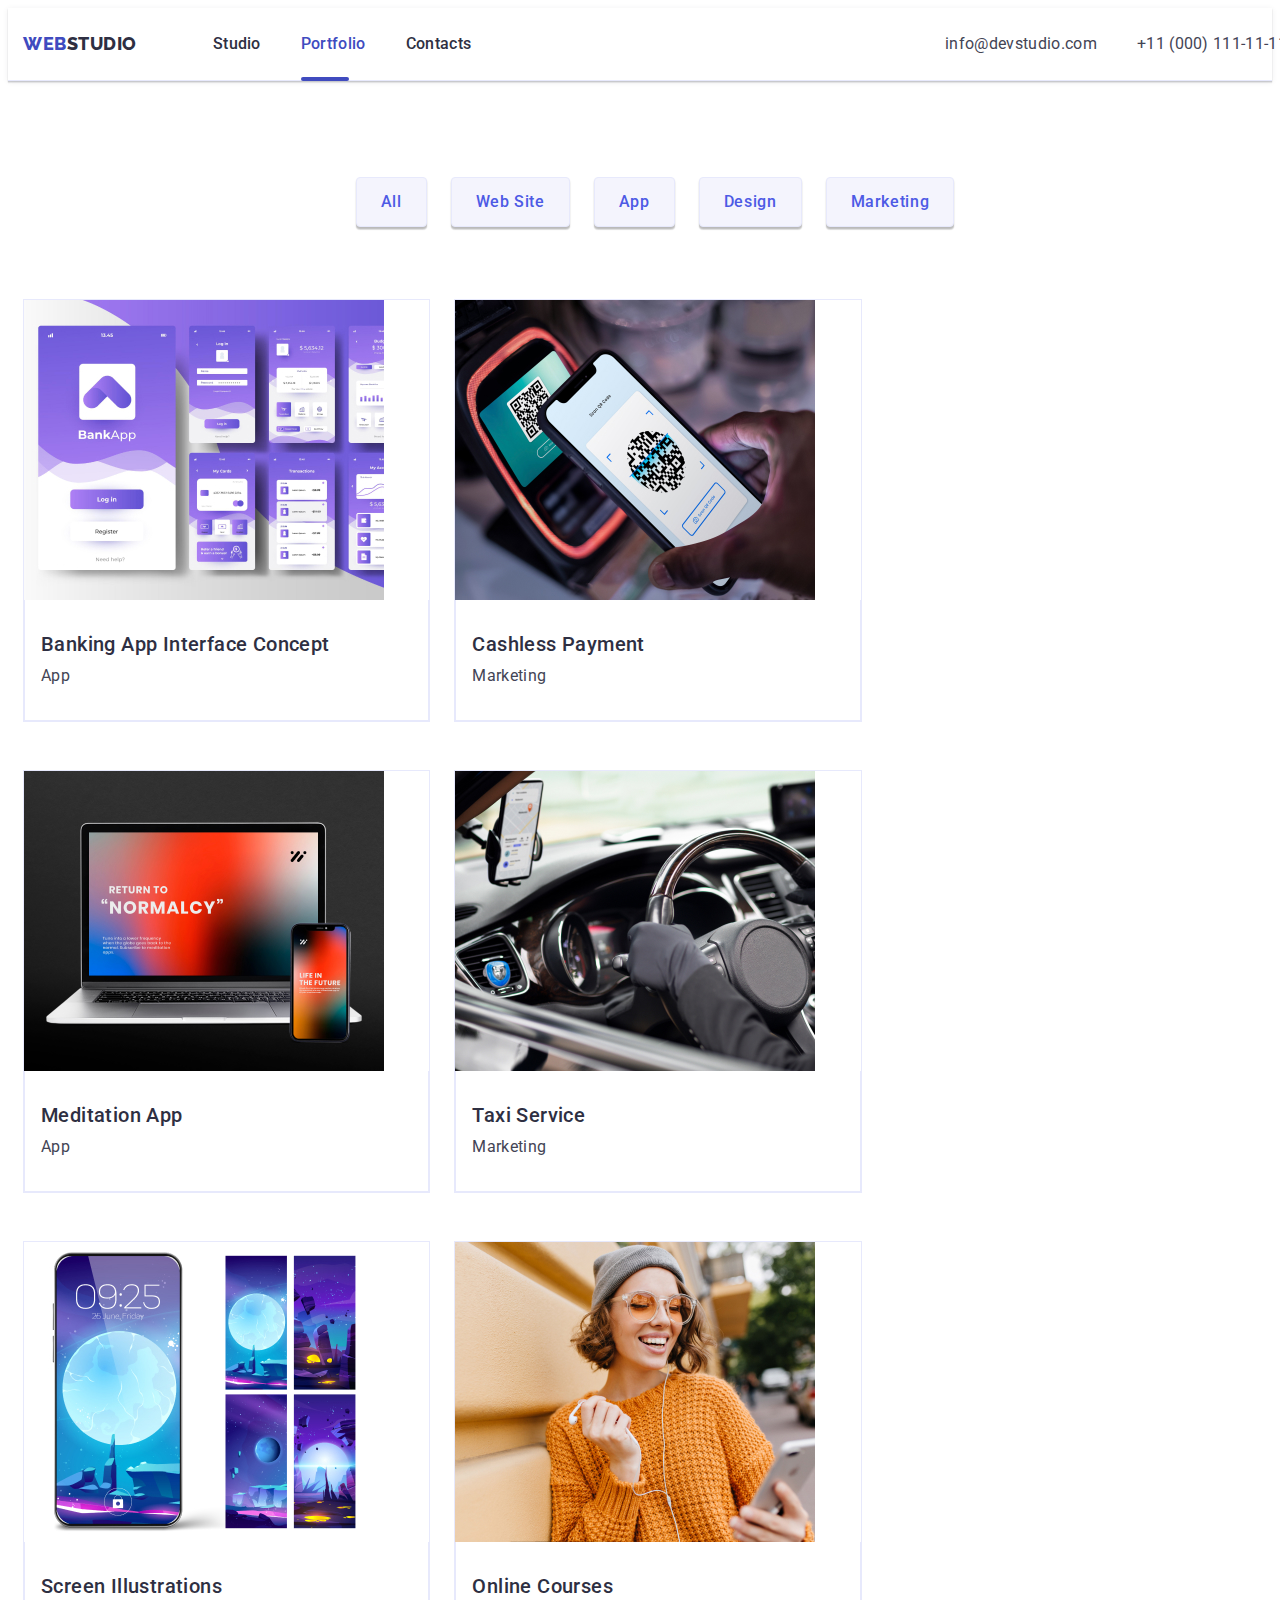
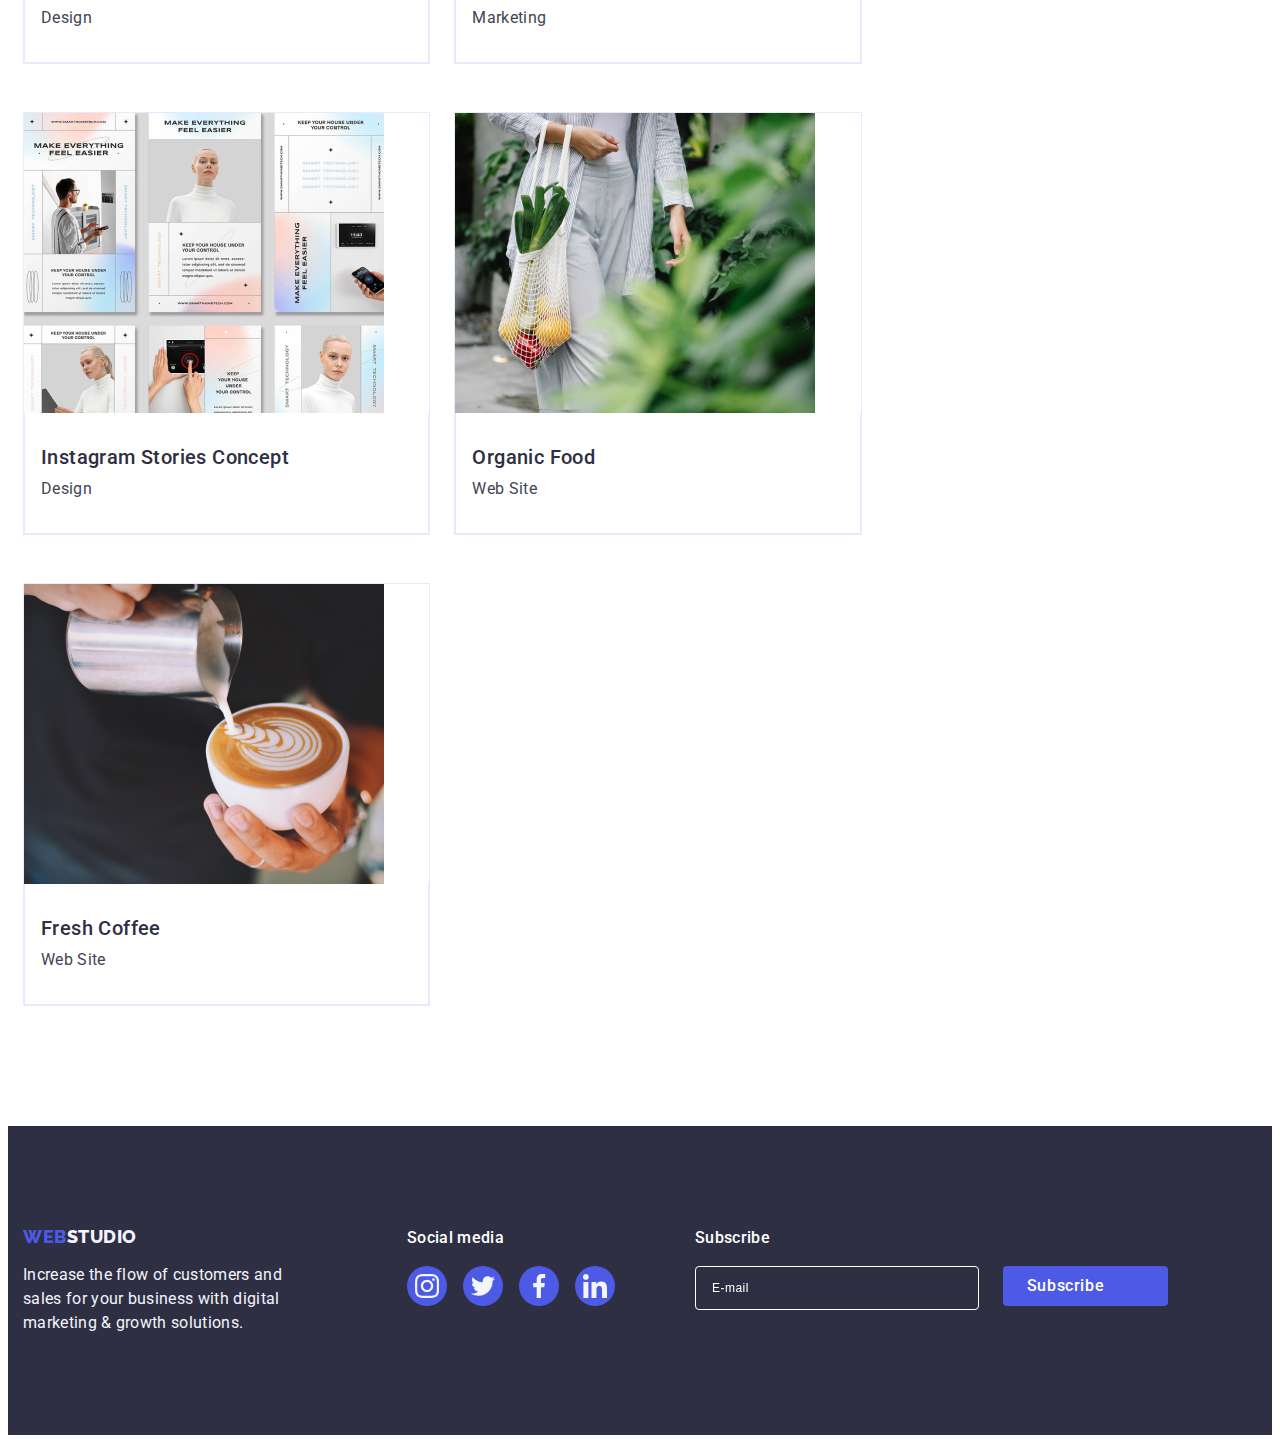
==== portfolio.html @ 2f1b18eb "start" ====
<!DOCTYPE html>
<html lang="en">
<head>
    <meta charset="UTF-8">
    <meta http-equiv="X-UA-Compatible" content="IE=edge">
    <meta name="viewport" content="width=device-width, initial-scale=1.0">
    <title>Portfolio</title>
    <link rel="preconnect" href="https://fonts.googleapis.com">
    <link rel="preconnect" href="https://fonts.gstatic.com" crossorigin>
    <link href="https://fonts.googleapis.com/css2?family=Raleway:wght@800&family=Roboto:wght@400;500;700&display=swap" rel="stylesheet">
    <link rel="stylesheet" href="https://cdnjs.cloudflare.com/ajax/libs/modern-normalize/2.0.0/modern-normalize.min.css" integrity="sha512-4xo8blKMVCiXpTaLzQSLSw3KFOVPWhm/TRtuPVc4WG6kUgjH6J03IBuG7JZPkcWMxJ5huwaBpOpnwYElP/m6wg==" crossorigin="anonymous" referrerpolicy="no-referrer" />
    <link rel="stylesheet" href="./css/styles.css">
</head>
<body>
<header class="header">
    <div class="container header-container"> 
    <nav class="header-navigation">
    <a href="./index.html" class="logo-up link" >Web<span>Studio</span> </a>
    <ul class="list header-list">
        <li class="nav-item"><a href="./index.html" class="link-list link" >Studio</a></li>
        <li class="nav-item"><a href="./portfolio.html" class="link-list link link-list-wbs nav-line" >Portfolio</a></li>
        <li class="nav-item"><a href="" class="link-list link" >Contacts</a></li>
    </ul>
    </nav>
    <address class="address">
        <ul class="address-list list">
        <li class="address-item" ><a class="address-link link" href="mailto:info@devstudio.com">info@devstudio.com</a></li>
        <li class="address-item" ><a class="address-link link" href="tel:+110001111111">+11 (000) 111-11-11</a></li>
        </ul>
    </address>
    </div>
</header>
    <main>
    <section class="portfolio">
    <div class="container gallery-container">
        <h2 class="headline visually-hidden">////</h2>
    <ul class="button-list list">
    <li class="portflio-item"><button type="button" class="button-item">All</button></li>
    <li class="portfolio-item"><button type="button" class="button-item">Web Site</button></li>
    <li class="portfolio-item"><button type="button" class="button-item">App</button></li>
    <li class="portfolio-item"><button type="button" class="button-item">Design</button></li>
    <li class="portfolio-item"><button type="button" class="button-item">Marketing</button></li>
    </ul>
        <ul class="image-list list">
            <li class="image-item">
                <a class="image-link link" href="">
               <div class="img-wrapper"><img src="./images/img.jpg" alt="Interface"  width="360" height="300"/> 
                <p class="overlay">
                    14 Stylish and User-Friendly App Design Concepts · Task
                    Manager App · Calorie Tracker App · Exotic Fruit Ecommerce
                    App · Cloud Storage App
                  </p>
                </div>
               <div class="container-item">
                <h2 class="image-title">Banking App Interface Concept</h2>
                <p class="image-text">App</p></div></a>
            </li>
            <li class="image-item">
                <a class="image-link link" href="">
                 <div class="img-wrapper"> <img src="./images/imgcashles.jpg" alt="Payment">
                    <p class="overlay">
                        14 Stylish and User-Friendly App Design Concepts · Task
                        Manager App · Calorie Tracker App · Exotic Fruit Ecommerce
                        App · Cloud Storage App
                      </p>
                    </div>  
                <div class="container-item">
                <h2 class="image-title">Cashless Payment</h2>
                <p class="image-text">Marketing</p></div></a>
            </li>
            <li class="image-item">
                <a class="image-link link" href="">
                 <div class="img-wrapper"> <img src="./images/imgapp.jpg" alt="Meditation">
                <p class="overlay">
                    14 Stylish and User-Friendly App Design Concepts · Task
                    Manager App · Calorie Tracker App · Exotic Fruit Ecommerce
                    App · Cloud Storage App
                  </p>
                </div>
                <div class="container-item">
                <h2 class="image-title">Meditation App</h2>
                <p class="image-text">App</p></div></a>
            </li>
            <li class="image-item">
                <a class="image-link link" href="">
                 <div class="img-wrapper"><img src="./images/imgtaxi.jpg" alt="Taxi">
                    <p class="overlay">
                        14 Stylish and User-Friendly App Design Concepts · Task
                        Manager App · Calorie Tracker App · Exotic Fruit Ecommerce
                        App · Cloud Storage App
                      </p>
                    </div>
                <div class="container-item">
                <h2 class="image-title">Taxi Service</h2>
                <p class="image-text">Marketing</p></div></a>
            </li>
            <li class="image-item">
                <a class="image-link link" href="">
                 <div class="img-wrapper"> <img src="./images/imgscreen.jpg" alt="Phone">
                    <p class="overlay">
                        14 Stylish and User-Friendly App Design Concepts · Task
                        Manager App · Calorie Tracker App · Exotic Fruit Ecommerce
                        App · Cloud Storage App
                      </p>
                    </div>
                <div class="container-item">
                <h2 class="image-title">Screen Illustrations</h2>
                <p class="image-text">Design</p></div></a>
            </li>
            <li class="image-item">
                <a class="image-link link" href="">
                <div class="img-wrapper"><img src="./images/imgcourses.jpg" alt="Girl">
                    <p class="overlay">
                        14 Stylish and User-Friendly App Design Concepts · Task
                        Manager App · Calorie Tracker App · Exotic Fruit Ecommerce
                        App · Cloud Storage App
                      </p>
                    </div>
                <div class="container-item">
                <h2 class="image-title">Online Courses</h2>
                <p class="image-text">Marketing</p></div></a>
            </li>
            <li class="image-item">
                <a class="image-link link" href="">
              <div class="img-wrapper"><img src="./images/imgconcept.jpg" alt="Stories Concept">
                <p class="overlay">
                    14 Stylish and User-Friendly App Design Concepts · Task
                    Manager App · Calorie Tracker App · Exotic Fruit Ecommerce
                    App · Cloud Storage App
                  </p>
                </div>
                <div class="container-item">
                    <h2 class="image-title">Instagram Stories Concept</h2>
                    <p class="image-text">Design</p></div></a>
            </li>
            <li class="image-item">
                <a class="image-link link" href="">
                <div class="img-wrapper"><img src="./images/imgfood.jpg" alt="Food">
                    <p class="overlay">
                        14 Stylish and User-Friendly App Design Concepts · Task
                        Manager App · Calorie Tracker App · Exotic Fruit Ecommerce
                        App · Cloud Storage App
                      </p>
                    </div>
                <div class="container-item">
                    <h2 class="image-title">Organic Food</h2>
                    <p class="image-text">Web Site</p></div></a>
            </li>
            <li class="image-item">
                <a class="image-link link" href="">
                    <div class="img-wrapper"><img src="./images/img/coffee.jpg" alt="Coffee">
                        <p class="overlay">
                            14 Stylish and User-Friendly App Design Concepts · Task
                            Manager App · Calorie Tracker App · Exotic Fruit Ecommerce
                            App · Cloud Storage App
                          </p>
                        </div>
                <div class="container-item">
                    <h2 class="image-title">Fresh Coffee</h2>
                    <p class="image-text">Web Site</p></div></a>
            </li>
        </ul>
    </div>
    </section>
    </main>
    <footer class="footer">
        <div class="footer-container container">
        <div class="footer-logo-bx">
        <a href="./index.html" class="footer-logo link">Web<span class="studio">Studio</span></a>
        <p class="footer-text"> Increase the flow of customers and sales for your business with digital marketing & growth solutions.</p> 
       </div>
       <div>
        <p class="footer-text-bx">Social media</p>
        <ul class="footer-list list">
            <li class="foot-item"><a href="" class="foot-link"><svg class="foot-icon" width="24" height="24"><use href="./images/icons.svg#icon-instagram"></use></svg></a></li>
            <li class="foot-item"><a href="" class="foot-link"><svg class="foot-icon" width="24" height="24"><use href="./images/icons.svg#icon-twitter"></use></svg></a></li>
            <li class="foot-item"><a href="" class="foot-link"><svg class="foot-icon" width="24" height="24"><use href="./images/icons.svg#icon-facebook"></use></svg></a></li>
            <li class="foot-item"><a href="" class="foot-link"><svg class="foot-icon" width="24" height="24"><use href="./images/icons.svg#icon-linkedin"></use></svg></a></li>
        </ul>
       </div>
       <div class="footerform-container">
        <p class="footerform-text"> Subscribe</p>
        <form class="footerform">
            <label class="footerform-label">
                <input name="user-email-footer" type="email" class="footer-input" placeholder="E-mail" >
            </label>
            <button type="submit" class="footer-btn">Subscribe<svg width="24" height="24" class="footerform-icon"><use href="./images/icons.svg#icon-Frame-3-3"></use></svg></button>
        </form>
       </div>
       </div>
        </footer>
    
</body>
</html>
---- css/styles.css ----
body {
  font-family:"Roboto",sans-serif;
  color: var(--address-color);
  background-color: #FFFFFF; 
    }

:root {
--text-color: #4d5ae5;
--span-color: #2e2f42;
--link-list-color: #2e2f42;
--address-color: #434455;
--solutions: #2e2f42;
--button:  #F4F4FD;
--link-color: #8e8f99;
--footer-text: #FFFFFF;
--link: #404bbf; 
--transition:  250ms cubic-bezier(0.4, 0, 0.2, 1);
}

h1,
h2,
h3,
h4,
p {
  margin: 0;
}

ul {
  margin: 0;
  padding: 0;
}

.list {
  list-style: none;
} 

.link {
  text-decoration: none;
}

img { display: block;
      max-width: 100%;
      height: auto;
}

.container {
  width: 100%;
  margin-left: auto;
  margin-right: auto;
  padding: 0 15px;
  /* outline: 2px solid red; */
}

/* --------------------------------------HEADER------------------- */

.header {
  border-bottom: 1px solid #e7e9fc;
  box-shadow: 0px 2px 1px rgba(46, 47, 66, 0.08), 0px 1px 1px rgba(46, 47, 66, 0.16), 0px 1px 6px rgba(46, 47, 66, 0.08);  ;
}

.header-container {
  display: flex;
  align-items: center;
}
.header-navigation {
  display: flex;
  align-items: center;
}

.header-list {
  display: flex;
  align-items: center;}

.nav-line {
  position: relative;
  color: #404bbf;
  transition: color 250ms cubic-bezier(0.4, 0, 0.2, 1) ;
}

.nav-line::after {
content: "";
position: absolute;
left: 0;
bottom: -1px; 
height: 4px; 
width: 48px;
background-color: #404bbf;
border-radius: 2px;
}

.logo-up {
    font-family: "Raleway", sans-serif;
    font-weight: 800;
    font-size: 18px;
    font-style: normal;
    line-height: 1.17;
    letter-spacing: 0.03em;
    text-transform: uppercase;
    color: #404bbf;
    margin-right: 76px;
    display: flex;
    align-items: center;
    }

    span {
    color: var(--span-color);
    margin: 0 auto;
    }

    .link-list{
        display: flex;
        font-weight: 500;
        font-size: 16px;
        line-height: 1.5;
        letter-spacing: 0.02em;
        color: var(--link-list-color);
        padding: 24px 0;
        position: relative;
        transition: color var(--transition);
    }

    .link-list-wbs {
      color: #404bbf;
      transition: color var(--transition);
    }
    .nav-item {
      color: #404bbf;  
    }
    .nav-item:not(:last-child) {
      margin-right: 40px;
    }

    .address {
        display: flex;
        font-style: normal;
        margin-left: auto;
    }

    .address-list {
      display: flex;
    }
    .address-item:not(:last-child) {
      margin-right: 40px;
    }

    .address-link {
        line-height: 1.5;
        letter-spacing: 0.02em;
        color: var(--address-color) ;
        padding-top: 24px;
        padding-bottom: 24px;
        font-family: inherit;
        font-style: normal;
        font-weight: 400;
        font-style: 16px;
        transition: color var(--transition);
    }

    .link-list:hover,
    .link-list:focus {
      color:  #404bbf;
    }

      .address-item:hover,
      .address-item:focus {
        color: #404bbf;
    }

    .nav-addr-itm {
     transition: color 250ms cubic-bezier(0.4, 0, 0.2, 1); 
    }

  /* ----------------------------------MAIN---------Section 1------------ */

    .solutions {
      background-color:var(--solutions);
      background-image:  linear-gradient(rgba(46, 47, 66, 0.7), rgba(46, 47, 66, 0.7)), url(../images/people_office.jpg);
      background-repeat: no-repeat;
      background-position: center;
      background-size: cover;
      max-width: 1440px; 
      padding: 188px 0 ;
      align-items: center;
    }

    .visually-hidden {
      position: absolute;
      width: 1px;
      height: 1px;
      margin: -1px;
      border: 0;
      padding: 0;
      white-space: nowrap;
      clip-path: inset(100%);
      clip: rect(0 0 0 0);
      overflow: hidden;
    }

      .title {
      font-size: 56px;
      line-height: 1.07;
      text-align: center;
      letter-spacing: 0.02em;
      color: #ffffff;
      max-width: 496px;
      margin-bottom: 48px;
      margin-left: auto;
      margin-right: auto;
    }

    .order {
      background: #4D5AE5 ;
      font-family: "Roboto", sans-serif;
      font-weight: 500;
      font-size: 16px;
      line-height: 1.5;
      letter-spacing: 0.04em;
      color: #ffffff;
      cursor: pointer;
      display: block;
      min-width: 169px;
      height: 56px;
      border: none;
      border-radius: 4px;
      margin-left: auto;
      margin-right: auto;
      box-shadow: 0px 4px 4px rgba(0, 0, 0, 0.15);
     transition: background-color var(--transition); 
    }

    .order:hover, 
    .order:focus {
      background-color: #404BBF;
    }

    /*------------------------------------ Section 2------------------------ */

    .work {
      padding: 120px 0;
    }

    .container-work {
      display: flex;
    }

    .work-list{
      display: flex;
      gap: 24px;
    }

    .antena {
      display: flex;
      align-items: center;
      justify-content: center;
      height: 112px;
      background-color: #f4f4fd; 
      border-radius: 4px;
      margin-bottom: 8px;
       }

    .strategy {
      font-weight: 500;
      font-size: 20px;
      line-height: 1.2;
      letter-spacing: 0.02em;
      color: var(--solutions);
      margin-bottom: 8px;
          }

    .ourgoal {
      line-height: 1.5;
      letter-spacing: 0.02em;
      width: 264px;
    }

/*------------------------------------ Section 3 offers------------------------ */
    .our-offers {
      padding-bottom: 120px;
    }
    .offers-list {
      display: flex;
      gap: 24px;
    }
    .whatwedo {
      font-size: 36px;
      line-height: 1.11;
      text-align: center;
      text-transform: capitalize;
      color: var(--solutions);
      margin-bottom: 72px;
    }

    .products {
      width: calc((100% - 48px) / 3);
    }

    /*------------------------------------ Section 4 team------------------------ */
    .team {
      padding-bottom: 120px;
      padding-top: 120px;
      background: #F4F4FD;
    }

    .team-list {
      display: flex;
      gap: 24px;
    }

    .member {
      display: flex;
      flex-direction: column;
      align-items: center;
      padding: 32px 16px;
      min-width: 232px;
    }

    .mark {
      background-color: #FFFFFF;
      border-radius: 0px 0px 4px 4px;
      width: calc((100% - 72px) / 4);
      box-shadow:  0px 1px 6px rgba(46, 47, 66, 0.08), 0px 1px 1px rgba(46, 47, 66, 0.16), 0px 2px 1px rgba(46, 47, 66, 0.08);;
    }

    .mark {
      font-weight: 500;
      font-size: 20px;
      line-height: 1.2;
      letter-spacing: 0.02em;
      color: var(--solutions);
      border-radius: 0px 0px 4px 4px;
    }
    .team-strategy {
      display: flex;
      font-weight: 500;
      font-size: 20px;
      line-height: 1.2;
      letter-spacing: 0.02em;
      color: var(--solutions);
      margin-bottom: 8px;
      text-align: center;
          }
      .networks {
        display: flex;
        justify-content: center;
        gap: 24px;
      }

      .insta {
        width: 40px; 
        height: 40px;
        transition: background-color var(--transition);
      }

      .insta-link {
        width: 100%;
        height: 100%;
        background-color: var(--text-color);
        border-radius: 50%;
        display: flex;
        align-items: center;
        justify-content: center;
        transition: background-color var(--transition);
      }

      .insta-link:hover {
        background-color: #404bbf;
      }
      .insta-link:focus {
        background-color: #404bbf;
      }
      .insta-link-icon {
      fill: var(--button);
      }
      
    .designer {
      font-weight: 400;
      display: flex;
      font-size: 16px;
      line-height: 1.5 ;
      letter-spacing: 0.02em;
      text-align: center;
      margin-bottom: 8px;
    }
      
        /*------------------------------------ Section 4 customers------------------------ */
    .customers {
      padding-top: 120px;
      padding-bottom: 120px;
    }

    .customers-title {
      font-size: 36px;
      line-height: 1.11;
      color: var(--solutions);
      margin-bottom: 72px;
      text-align: center;
      letter-spacing: 0.02em;
      text-transform: capitalize;
    }
    
    .customers-list {
      display: flex;
      gap: 24px; 
      width: 220;
    }

    .customers-item {
     width: calc((100% - 120px) / 6);
     height: 88px;
     /* transition:  border-color 250ms cubic-bezier(0.4, 0, 0.2, 1);
     transition:  color 250ms cubic-bezier(0.4, 0, 0.2, 1); */

    }

    .customers-link {
      width: 100%;
      height: 100%;
      border: 1px solid #8e8f99;
      border-radius: 4px;
      display: flex;
      align-items: center;
      justify-content: center;
      color: var(--link-color);
    transition:  border-color var(--transition), color var(--transition);
    }
    
    .customers-link:hover,
    .customers-link:focus {
      border-color: #404bbf;
      color: #404bbf; 
    }

    .customers-icon {
      fill: currentColor;
    }
    /*---------------------------------------- FOOTER------------------------------ */

    .footer {
      background-color: var(--solutions);
      padding: 100px 0;
    }
    .footer-container {
     display: flex;
     align-items: baseline;
    }

    .footer-logo-bx{
      gap: 120px;
      margin-right: 120px;
    }
    .footer-logo { 
      font-family: "Raleway", sans-serif;
      font-weight: 800;
      font-size: 18px;
      font-style: normal;
      line-height: 1.17;
      letter-spacing: 0.03em;
      text-transform: uppercase;
      color: var(--text-color);
      margin-right: 76px;
      display: flex;
      align-items: center;
      margin-bottom: 16px;
    }

      .footer-text {
        max-width: 264px;
        line-height: 1.5;
        letter-spacing: 0.02em;
        color: #F4F4FD;
      }
      .footer-text-bx {
        font-weight: 500 ;
        font-size: 16px;
        line-height: 1.5;
        letter-spacing: 0.02em;
        color: var(--footer-text);
        margin-bottom: 16px; 
      }
  
      .footer-list {
        display: flex;
        gap: 16px;
      }

      .foot-item {
        width: 40px; 
        height: 40px;
        transition: background-color var(--transition) ;
      }

      .foot-link {
      width: 100%;
      height: 100%;
      background-color: var(--text-color);
      border-radius: 50%;
      display: flex;
      align-items: center;
      justify-content: center;
      transition: background-color var(--transition);
      }

    .foot-link:hover {
      background-color: #31d0aa;
    }

   .foot-link:focus {
      background-color: #31d0aa;
    }


    .foot-icon {
      fill: var(--button);
    }
    .studio {
      display: inline-block;
      margin: 0;
      color: #f4f4fd;
    }

    .web {
      color: var(--span-color);
    }

   /*---------------------------------------- FOOTER-form ------------------------------ */
    .footerform-container {
      margin-left: 80px;
    }

    .footerform-text {
      font-family: "Roboto";
      margin-bottom: 16px;
      font-weight: 500; 
      font-size: 16px;
      line-height: 1.5; 
      letter-spacing: 0.02em;
      color: #ffffff; 
    }

    .footerform {
      display: flex;
      gap: 24px;
    }

    .footer-input {
      width: 264px; 
      height: 40px; 
      border: 1px solid #ffffff; 
      background-color: transparent;
      font-size: 12px;
      line-height: 1.5;
      font-weight: 400;
      letter-spacing: 0.04em;
      padding-left: 16px;
      filter: drop-shadow(0px 4px 4px rgba(0, 0, 0, 0.15)); 
      border-radius: 4px; 
      color: #FFFFFF;
    }

    .footer-input::placeholder {
      color: #FFFFFF;
    }

    .footer-btn {
      min-width: 165px;
      height: 40px;
      display: flex;
      justify-content: center;
      align-items: center;
      font-family: "Roboto", sans-serif;
      font-size: 16px;
      font-weight: 500;
      line-height: 1.5 ;
      letter-spacing: 0.04em;
      color: #ffffff;
      cursor: pointer;
      background-color: var(--text-color);
      border: none;
      border-radius: 4px; 
    }

    .footerform-icon {
      margin-left: 16px;
    }
/*  ------------------------------------- Portfolio ----------------- */

    .portfolio {
    padding: 96px 0 120px 0;
    }

    .button-list {
      display: flex;
      gap: 24px;
      justify-content: center;
      margin-bottom: 72px;
    }

    .button-item {
      font-family: "Roboto", sans-serif;
      font-weight: 500;
      font-size: 16px;
      line-height: 1.5;
      letter-spacing: 0.04em;
      display: block;
      color: var(--text-color);
      background: var(--button);
      margin-left: auto;
      margin-right: auto;
      border-radius: 4px;
      justify-content: center;
      align-items: center;
      padding: 12px 24px;
      cursor: pointer;
      box-shadow: 0px 3px 1px rgba(0, 0, 0, 0.1), 0px 2px 1px rgba(0, 0, 0, 0.08), 0px 2px 2px rgba(0, 0, 0, 0.12);
      border: 1px solid #e7e9fc;
      transition: color var(--transition), background-color var(--transition), border-color var(--transition), box-shadow var(--transition);
    
    }

    .button-item:hover {
      color:#FFFFFF ;
      background-color: #404BBF;
      border: 1px solid transparent;
    }

    .button-item:focus {
      color:#FFFFFF ;
      background-color: #404BBF;
      border: 1px solid transparent;
    }
    .image-list {
      display: flex;
      flex-wrap: wrap;
      column-gap: 24px;
      row-gap: 48px;
    }
    .image-item {
      width: calc((100% - 48px) / 3);
      border: 1px solid #e7e9fc;
    }

    .container-item  {
      padding: 32px 16px;
      border: 1px solid #e7e9fc;
      border-top: none;
    }

    .image-link {
      display: block;
      transition: box-shadow var(--transition);
    }

    .image-link:hover,
    .image-link:focus {
      box-shadow: 0px 1px 6px rgba(46, 47, 66, 0.08), 0px 1px 1px rgba(46, 47, 66, 0.16), 0px 2px 1px rgba(46, 47, 66, 0.08);;
    }

    .image-title {
      font-weight: 500;
      font-size: 20px;
      line-height: 1.2;
      letter-spacing: 0.02em;
      color: var(--link-list-color);
      margin-bottom: 8px;
    }
    
    .image-text {
      line-height: 1.5;
      letter-spacing: 0.02em;
      color: var(--address-color);
    }
    

    .img-wrapper {
      position: relative;
      overflow: hidden;
    }
    
    .overlay {
      position: absolute;
      width: 100%;
      height: 100%;
      left: 0;
      top: 0;
      overflow: auto;
      transform: translate(0, 100%);
      transition: transform var(--transition);
      font-size: 16px;
      line-height: 1.5;
      letter-spacing: 0.02em;
      color: var(--button);
      padding: 40px 32px;
      background-color:  #4d5ae5;
    }
    
    .image-link:hover .overlay,
    .image-link:focus .overlay {
      transform: translate(0, 0);
    }
    
   /*---------------------------------------- M O D A L ------------------------------ */
    .backdrop {
      position: fixed;
      width: 100%;
      height: 100%;
      background-color: rgba(46, 47, 66, 0.4);
      top: 0;
      left: 0;
      transition: opacity var(--transition) , visibility var(--transition);
    } 

    .modal {
      position: absolute;
      width: 408px;
      min-height: 584px;
      transform: translate(-50%, -50%);
      transition:  transform var(--transition);
      top: 50%;
      left: 50%;
      background: #fcfcfc;
      border-radius: 4px;
      box-shadow: 0px 1px 1px rgba(0, 0, 0, 0.14), 0px 1px 3px rgba(0, 0, 0, 0.12),
      0px 2px 1px rgba(0, 0, 0, 0.2);
      padding: 72px 24px 24px 24px; 
    }
      
    .backdrop.is-hidden .modal{
      transform: translate scale(0);
      
    }
    .modal-close-btn {
      position: absolute;
      display: flex;
      justify-content: center;
      align-items: center;
      padding: 0;
      width: 24px;
      height: 24px;
      top: 24px;
      right: 24px;
      cursor: pointer;
      border: 1px solid rgba(0, 0, 0, 0.1);
      border-radius: 50%;
      background-color: #e7e9fc;
      transition: color var(--transition);
      transition: background-color 250ms cubic-bezier(0.4, 0, 0.2, 1), border 250ms cubic-bezier(0.4, 0, 0.2, 1); 
    }

    .modal-close-btn:hover,
    .modal-close-btn:focus {
      color: #ffffff;
      background-color: #404bbf; 
      border: none;
    }

    .modal-icon-close {
      fill: currentColor;
      transition: fill var(--transition); 
    }

    .modal-text {
      font-size: 16px;
      line-height: 1.5;
      font-weight: 500;
      letter-spacing: 0.02em;
      font-style: normal;
      font-family: "Roboto";
      text-align: center;
      margin-bottom: 16px;
      color: var(--span-color);
      }
      .is-hidden {
        visibility: hidden;
        opacity: 0;
        pointer-events: none;
      }
  
      .modal-container {
        margin-bottom: 8px;
      }
  
      .label-user-name {
       font-size: 12px;
       line-height: 1.17;
       letter-spacing: 0.04em; 
       color: var(--link-color);
       display: block; 
       margin-bottom: 4px; 
  
      }
  
      .input-wrap {
        position: relative; 
  
      }
  
      .modal-input {
        width: 100%;
        height: 40px;
        border: 1px solid rgba(46, 47, 66, 0.4);
        border-radius: 4px;
        background-color: transparent;
        padding-left: 38px; 
        transition: border-color var(--transition);
        outline: transparent;
      }

      .modal-input:focus  {
        border-color: var(--text-color);}

      .modal-input:focus + .modal-icon {
        border-color: var(--text-color);
        fill: var(--text-color);
      }
  
      .modal-icon {
        position: absolute;
        left: 16px;
        top: 50%;
        transform: translateY(-50%);
        transition: fill var(--transition)
      }

      .modal-comment {
        width: 100%;
        height: 120px;
        padding: 8px 16px; 
        font-size: 12px;
        resize: none; 
        line-height: 1.17;
        letter-spacing: 0.04em;
        color: rgba(46, 47, 66, 0.4);
        outline: transparent; 
        background-color: transparent; 
        border-radius: 4px; 
        transition: border-color var(--transition);
        border: 1px solid rgba(46, 47, 66, 0.4);
      }

       .modal-comment::placeholder {
        color: rgba(46, 47, 66, 0.4);
       }
       .modal-comment:focus {
        border-color: var(--text-color);
       }

       .modal-container-comment {
        margin-bottom: 16px ;
       }

       .checkbox-field {
        margin-bottom: 24px;
       }

       .modal-btn {
        display: block; 
        min-width: 169px;
        height: 56px;
        background-color: var(--text-color);
        border: none;
        border-radius: 4px;
        font-family: "Roboto", sans-serif;
        font-weight: 500;
        line-height: 1.5;
        color: #ffffff;
        cursor: pointer;
        transition: background-color var(--transition) ;
        margin: 24px auto;
        letter-spacing: 0.04em;
       }

       .checkbox-label{
        font-size: 12px;
        line-height: 1.17;
        letter-spacing: 0.04em; 
        color: var(--link-color);
      
       }

       .checkbox-text {
        width: 16px;
        height: 16px;
        border: 1px solid rgba(46, 47, 66, 0.4); 
        border-radius: 2px;
        transition: background-color var(--transition), border var(--transition), fill var(--transition);
        display: inline-flex;
        justify-content: center;
        align-items: center;
        fill: transparent;
        margin-right: 8px;
       }

       .checkbox-modal:checked + .checkbox-label span {
        background-color: var(--link);
        border: none; 
        fill: var(--button);
       }
       
       .checkbox-link {
        color: var(--text-color);
       }
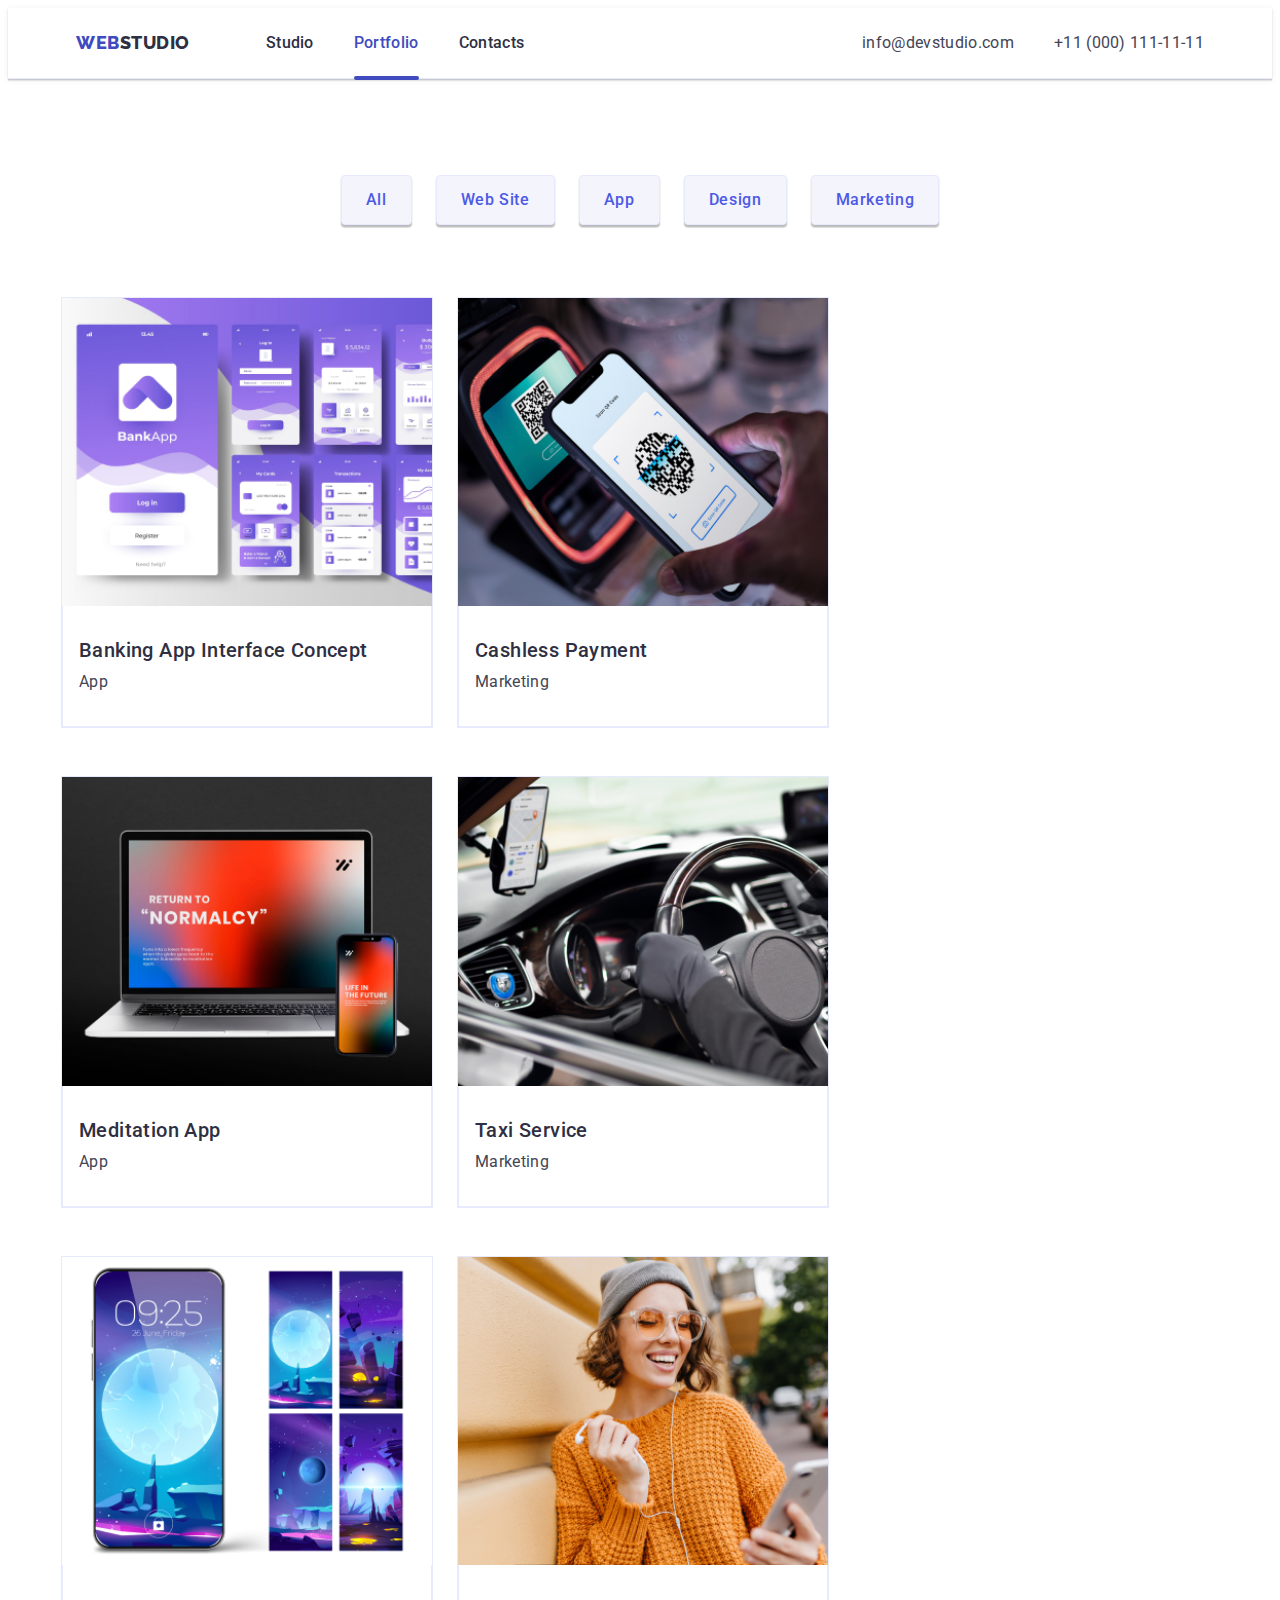
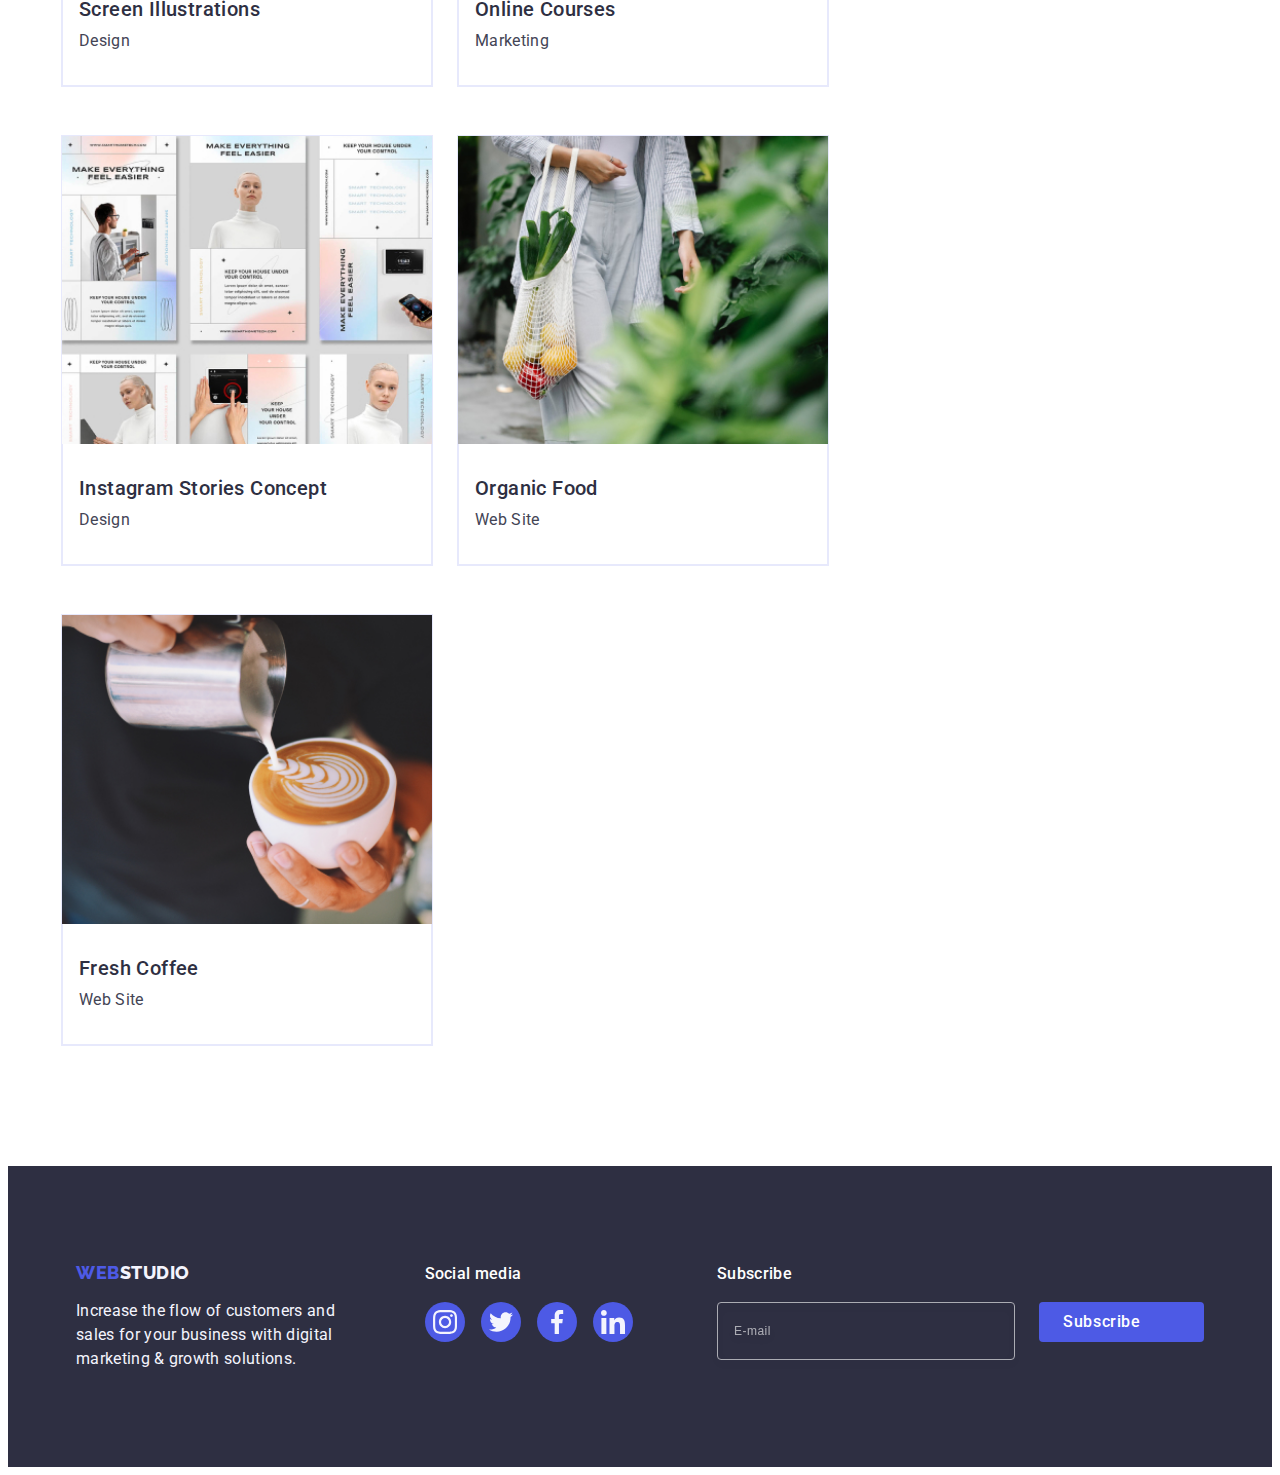
==== commit 3f9c0720: "cost" ====
--- a/portfolio.html
+++ b/portfolio.html
@@ -10,6 +10,8 @@
     <link href="https://fonts.googleapis.com/css2?family=Raleway:wght@800&family=Roboto:wght@400;500;700&display=swap" rel="stylesheet">
     <link rel="stylesheet" href="https://cdnjs.cloudflare.com/ajax/libs/modern-normalize/2.0.0/modern-normalize.min.css" integrity="sha512-4xo8blKMVCiXpTaLzQSLSw3KFOVPWhm/TRtuPVc4WG6kUgjH6J03IBuG7JZPkcWMxJ5huwaBpOpnwYElP/m6wg==" crossorigin="anonymous" referrerpolicy="no-referrer" />
     <link rel="stylesheet" href="./css/styles.css">
+    <link rel="stylesheet" href="./css/tab-styles.css">
+    <link rel="stylesheet" href="./css/desctop-styles.css">
 </head>
 <body>
 <header class="header">
--- a/css/styles.css
+++ b/css/styles.css
@@ -25,7 +25,7 @@
   margin: 0;
 }
 
-ul {
+ul, ol {
   margin: 0;
   padding: 0;
 }
@@ -38,29 +38,57 @@
   text-decoration: none;
 }
 
-img { display: block;
+img { 
+     display: block;
+     width: 100%;
       max-width: 100%;
       height: auto;
 }
 
+.is-hidden {
+  visibility: hidden;
+  opacity: 0;
+  pointer-events: none;
+}
+
+.no-scroll {
+  overflow: hidden;
+}
+
+.visually-hidden {
+  position: absolute;
+  width: 1px;
+  height: 1px;
+  margin: -1px;
+  border: 0;
+  padding: 0;
+  white-space: nowrap;
+  clip-path: inset(100%);
+  clip: rect(0 0 0 0);
+  overflow: hidden;
+}
+
 .container {
-  width: 100%;
-  margin-left: auto;
-  margin-right: auto;
-  padding: 0 15px;
+  max-width: 426px;
+  margin: 0 auto;
+  padding-right: 15px;
+  padding-left: 15px;
   /* outline: 2px solid red; */
 }
 
-/* --------------------------------------HEADER------------------- */
-
+
+/* ------------H E A D E R------- */
 .header {
+  background: #FFFFFF;
   border-bottom: 1px solid #e7e9fc;
   box-shadow: 0px 2px 1px rgba(46, 47, 66, 0.08), 0px 1px 1px rgba(46, 47, 66, 0.16), 0px 1px 6px rgba(46, 47, 66, 0.08);  ;
 }
 
 .header-container {
+  position: relative;
   display: flex;
   align-items: center;
+  height: 70px;
 }
 .header-navigation {
   display: flex;
@@ -68,25 +96,7 @@
 }
 
 .header-list {
-  display: flex;
-  align-items: center;}
-
-.nav-line {
-  position: relative;
-  color: #404bbf;
-  transition: color 250ms cubic-bezier(0.4, 0, 0.2, 1) ;
-}
-
-.nav-line::after {
-content: "";
-position: absolute;
-left: 0;
-bottom: -1px; 
-height: 4px; 
-width: 48px;
-background-color: #404bbf;
-border-radius: 2px;
-}
+     display: none;}
 
 .logo-up {
     font-family: "Raleway", sans-serif;
@@ -97,120 +107,184 @@
     letter-spacing: 0.03em;
     text-transform: uppercase;
     color: #404bbf;
-    margin-right: 76px;
-    display: flex;
-    align-items: center;
     }
 
     span {
     color: var(--span-color);
     margin: 0 auto;
     }
-
-    .link-list{
-        display: flex;
-        font-weight: 500;
-        font-size: 16px;
-        line-height: 1.5;
-        letter-spacing: 0.02em;
-        color: var(--link-list-color);
-        padding: 24px 0;
-        position: relative;
-        transition: color var(--transition);
-    }
-
-    .link-list-wbs {
-      color: #404bbf;
-      transition: color var(--transition);
-    }
-    .nav-item {
-      color: #404bbf;  
-    }
-    .nav-item:not(:last-child) {
-      margin-right: 40px;
-    }
-
+ 
     .address {
-        display: flex;
-        font-style: normal;
-        margin-left: auto;
-    }
-
-    .address-list {
-      display: flex;
-    }
-    .address-item:not(:last-child) {
-      margin-right: 40px;
-    }
-
-    .address-link {
-        line-height: 1.5;
-        letter-spacing: 0.02em;
-        color: var(--address-color) ;
-        padding-top: 24px;
-        padding-bottom: 24px;
-        font-family: inherit;
-        font-style: normal;
-        font-weight: 400;
-        font-style: 16px;
-        transition: color var(--transition);
-    }
-
-    .link-list:hover,
-    .link-list:focus {
-      color:  #404bbf;
-    }
-
-      .address-item:hover,
-      .address-item:focus {
-        color: #404bbf;
-    }
-
-    .nav-addr-itm {
-     transition: color 250ms cubic-bezier(0.4, 0, 0.2, 1); 
-    }
-
-  /* ----------------------------------MAIN---------Section 1------------ */
+      display: none;
+    }
+    
+    .mobile-menu-open-btn {
+      position: absolute;
+      display: flex;
+      justify-content: center;
+      align-items: center;
+      padding: 0;
+      cursor: pointer;
+      top: 24px;
+      right: 24px;
+      border: none;
+      background-color: transparent;
+    }
+
+    .mobile-menu-open_icon {
+      stroke: var(--span-color);
+    }
+
+   .mob-menu-close {
+   display: none;
+  position: fixed;
+  width: 100vw;
+  height: 100vh;
+  top: 0;
+  z-index: 100;
+  flex-direction: column;
+  justify-content: space-between;
+  overflow: auto;
+  padding: 80px 24px 40px 40px;
+  background: #ffffff;
+  box-shadow: 0px 2px 1px rgba(46, 47, 66, 0.08),
+    0px 1px 1px rgba(46, 47, 66, 0.16), 0px 1px 6px rgba(46, 47, 66, 0.08);
+}
+
+.mob-menu-close.is-open {
+  display: flex;
+}
+
+.mobile-close-btn {
+  position: absolute;
+  display: flex;
+  justify-content: center;
+  align-items: center;
+  padding: 0;
+  cursor: pointer;
+  top: 24px;
+  right: 24px;
+  width: 24px;
+  height: 24px;
+  border-radius: 50%;
+  background: transparent;
+  border: 1px solid rgba(0, 0, 0, 0.1);
+  transition: color var(--transition);
+  transition: background-color var(--transition), border var(--transition);
+}
+
+.mobile-close-btn-icon {
+  fill: currentColor;
+}
+
+.mob-item:not(:last-child) {
+  margin-bottom: 40px;
+}
+
+.mob-link {
+  gap: 40px;
+  font-weight: 700;
+  font-size: 36px;
+  line-height: 1.11;
+  letter-spacing: 0.02em;
+  text-transform: capitalize;
+  color: var(--span-color);
+}
+.mob-link:focus {
+  color: var(--link);
+}
+.mob-link.current {
+  color: var(--link);
+}
+
+.mob-address-item {
+  margin-bottom: 40px;
+}
+
+.tel-mob-address-link {
+  font-weight: 700;
+  font-size: 36px;
+  line-height: 1.11;
+  letter-spacing: 0.02em;
+  text-transform: capitalize;
+  color: var(--text-color);
+}
+
+@media screen and (max-width: 427px) {
+  .tel-mob-address-link {
+    font-weight: 500;
+    font-size: 20px;
+    line-height: 1.2;}
+
+    .modal {
+      width: 95%;
+    }
+  }
+
+.email-mob-address-item {
+  margin-bottom: 48px;
+}
+
+.mob-address-link {
+  width: 192px;
+  font-weight: 500;
+  font-size: 20px;
+  line-height: 1.2;
+  letter-spacing: 0.02em;
+  color: #434455;
+}
+
+.mob-soc-list {
+  display: flex;
+  justify-content: space-between;
+}
+
+.mob-soc-item {
+  width: 40px;
+  height: 40px;
+}
+
+
+/*-------------------------------Main--------------------------*/
 
     .solutions {
       background-color:var(--solutions);
-      background-image:  linear-gradient(rgba(46, 47, 66, 0.7), rgba(46, 47, 66, 0.7)), url(../images/people_office.jpg);
+      background-image:  linear-gradient(rgba(46, 47, 66, 0.7), rgba(46, 47, 66, 0.7)), url(../images/people-office-mob-1x.png);
       background-repeat: no-repeat;
       background-position: center;
       background-size: cover;
-      max-width: 1440px; 
-      padding: 188px 0 ;
+      padding: 112px 0 ;
       align-items: center;
-    }
-
-    .visually-hidden {
-      position: absolute;
-      width: 1px;
-      height: 1px;
-      margin: -1px;
-      border: 0;
-      padding: 0;
-      white-space: nowrap;
-      clip-path: inset(100%);
-      clip: rect(0 0 0 0);
-      overflow: hidden;
-    }
+      }
+
+    @media (min-device-pixel-ratio: 2),
+        (-webkit-min-device-pixel-ratio: 2),
+        (min-resolution: 192dpi),
+        (min-resolution: 2dppx) {
+        .solution {
+          background-image: linear-gradient(
+              rgba(46, 47, 66, 0.7),
+              rgba(46, 47, 66, 0.7)
+            ),
+            url(../images/people-office-mob-2x.jpg);
+        }
+      }
 
       .title {
-      font-size: 56px;
-      line-height: 1.07;
+      font-size: 36px;
+      line-height: 1.11;
       text-align: center;
       letter-spacing: 0.02em;
       color: #ffffff;
-      max-width: 496px;
-      margin-bottom: 48px;
+      max-width: 320px;
+      margin-bottom: 72px;
       margin-left: auto;
       margin-right: auto;
     }
 
-    .order {
+    .btn-order {
       background: #4D5AE5 ;
-      font-family: "Roboto", sans-serif;
+      font-family: inherit;
       font-weight: 500;
       font-size: 16px;
       line-height: 1.5;
@@ -232,36 +306,29 @@
     .order:focus {
       background-color: #404BBF;
     }
-
-    /*------------------------------------ Section 2------------------------ */
+    /* Section 2----W O R K------ */
 
     .work {
-      padding: 120px 0;
-    }
-
-    .container-work {
-      display: flex;
-    }
-
-    .work-list{
-      display: flex;
-      gap: 24px;
+      padding: 96px 0;
+    }
+
+    .work-list {
+      display: flex;
+      flex-wrap: wrap;
+      gap: 72px;
     }
 
     .antena {
-      display: flex;
+      display: none;
+       }
+
+    .strategy {
+      display: flex;
+      justify-content: center;
       align-items: center;
-      justify-content: center;
-      height: 112px;
-      background-color: #f4f4fd; 
-      border-radius: 4px;
-      margin-bottom: 8px;
-       }
-
-    .strategy {
-      font-weight: 500;
-      font-size: 20px;
-      line-height: 1.2;
+      font-weight: 700;
+      font-size: 36px;
+      line-height: 1.11;
       letter-spacing: 0.02em;
       color: var(--solutions);
       margin-bottom: 8px;
@@ -270,40 +337,52 @@
     .ourgoal {
       line-height: 1.5;
       letter-spacing: 0.02em;
-      width: 264px;
-    }
-
-/*------------------------------------ Section 3 offers------------------------ */
+    
+    }
+
+
+    /* ---------------our-offers------------- */
+
     .our-offers {
-      padding-bottom: 120px;
-    }
-    .offers-list {
-      display: flex;
-      gap: 24px;
-    }
-    .whatwedo {
+      display: none;
+    }
+
+    /* ------------T E A M -------- */
+   
+    .team {
+      padding-bottom: 96px;
+      padding-top: 96px;
+      background: #F4F4FD;
+    }
+
+    .team-container {
+      min-width: 294px;
+    }
+
+      .whatwedo {
+      font-weight: 700px;
       font-size: 36px;
       line-height: 1.11;
+      letter-spacing: 0.02em;
       text-align: center;
       text-transform: capitalize;
       color: var(--solutions);
       margin-bottom: 72px;
     }
 
-    .products {
-      width: calc((100% - 48px) / 3);
-    }
-
-    /*------------------------------------ Section 4 team------------------------ */
-    .team {
-      padding-bottom: 120px;
-      padding-top: 120px;
-      background: #F4F4FD;
-    }
-
     .team-list {
       display: flex;
-      gap: 24px;
+      flex-direction: column;
+      gap: 72px;
+    }
+
+
+    .mark-item {
+    box-shadow: 0px 1px 6px rgba(46, 47, 66, 0.08),
+      0px 1px 1px rgba(46, 47, 66, 0.16), 0px 2px 1px rgba(46, 47, 66, 0.08);
+    border-radius: 0px 0px 4px 4px;
+    background-color: #ffffff;
+    width: 100%;
     }
 
     .member {
@@ -314,21 +393,6 @@
       min-width: 232px;
     }
 
-    .mark {
-      background-color: #FFFFFF;
-      border-radius: 0px 0px 4px 4px;
-      width: calc((100% - 72px) / 4);
-      box-shadow:  0px 1px 6px rgba(46, 47, 66, 0.08), 0px 1px 1px rgba(46, 47, 66, 0.16), 0px 2px 1px rgba(46, 47, 66, 0.08);;
-    }
-
-    .mark {
-      font-weight: 500;
-      font-size: 20px;
-      line-height: 1.2;
-      letter-spacing: 0.02em;
-      color: var(--solutions);
-      border-radius: 0px 0px 4px 4px;
-    }
     .team-strategy {
       display: flex;
       font-weight: 500;
@@ -338,7 +402,16 @@
       color: var(--solutions);
       margin-bottom: 8px;
       text-align: center;
-          }
+      }
+
+      .designer {
+        display: flex;
+        line-height: 1.5 ;
+        letter-spacing: 0.02em;
+        text-align: center;
+        margin-bottom: 8px;
+      }
+  
       .networks {
         display: flex;
         justify-content: center;
@@ -352,13 +425,13 @@
       }
 
       .insta-link {
+        display: flex;
+        align-items: center;
+        justify-content: center;
         width: 100%;
         height: 100%;
         background-color: var(--text-color);
         border-radius: 50%;
-        display: flex;
-        align-items: center;
-        justify-content: center;
         transition: background-color var(--transition);
       }
 
@@ -372,44 +445,35 @@
       fill: var(--button);
       }
       
-    .designer {
-      font-weight: 400;
-      display: flex;
-      font-size: 16px;
-      line-height: 1.5 ;
-      letter-spacing: 0.02em;
-      text-align: center;
-      margin-bottom: 8px;
-    }
-      
-        /*------------------------------------ Section 4 customers------------------------ */
+
+     /* ------------------C U S T O M E R S---------- */
+
     .customers {
-      padding-top: 120px;
-      padding-bottom: 120px;
+      padding-top: 96px;
+      padding-bottom: 96px;
     }
 
     .customers-title {
+      font-weight: 700;
       font-size: 36px;
       line-height: 1.11;
-      color: var(--solutions);
-      margin-bottom: 72px;
       text-align: center;
       letter-spacing: 0.02em;
       text-transform: capitalize;
+      color: var(--title-color);
+      margin-bottom: 72px;
     }
     
     .customers-list {
       display: flex;
-      gap: 24px; 
-      width: 220;
+      flex-wrap: wrap;
+      column-gap: 16px;
+      row-gap: 72px;
     }
 
     .customers-item {
-     width: calc((100% - 120px) / 6);
+     width: calc((100% - 16px) / 2);
      height: 88px;
-     /* transition:  border-color 250ms cubic-bezier(0.4, 0, 0.2, 1);
-     transition:  color 250ms cubic-bezier(0.4, 0, 0.2, 1); */
-
     }
 
     .customers-link {
@@ -433,21 +497,17 @@
     .customers-icon {
       fill: currentColor;
     }
-    /*---------------------------------------- FOOTER------------------------------ */
+    /*----- FOOTER----z- */
 
     .footer {
       background-color: var(--solutions);
-      padding: 100px 0;
-    }
-    .footer-container {
-     display: flex;
-     align-items: baseline;
+      padding: 96px 0;
     }
 
     .footer-logo-bx{
-      gap: 120px;
-      margin-right: 120px;
-    }
+     margin-bottom: 72px;
+    }
+
     .footer-logo { 
       font-family: "Raleway", sans-serif;
       font-weight: 800;
@@ -457,19 +517,37 @@
       letter-spacing: 0.03em;
       text-transform: uppercase;
       color: var(--text-color);
-      margin-right: 76px;
-      display: flex;
-      align-items: center;
-      margin-bottom: 16px;
-    }
-
-      .footer-text {
+      display: flex;
+      margin: 0 0 16px 0;
+      justify-content: center;
+    }
+
+    .studio {
+      display: inline-block;
+      margin: 0;
+      color: #f4f4fd;
+    }
+
+     .footer-text {
         max-width: 264px;
         line-height: 1.5;
         letter-spacing: 0.02em;
         color: #F4F4FD;
-      }
+        margin: 0 auto;
+      }
+
+      .social {
+        display: flex;
+        flex-direction: column;
+        flex-wrap: wrap;
+        min-width: 208px;
+        margin-bottom: 72px;
+      }
+      
       .footer-text-bx {
+        display: flex;
+        justify-content: center;
+        align-items: center;
         font-weight: 500 ;
         font-size: 16px;
         line-height: 1.5;
@@ -480,6 +558,8 @@
   
       .footer-list {
         display: flex;
+        align-items: center;
+        justify-content: center;
         gap: 16px;
       }
 
@@ -497,7 +577,7 @@
       display: flex;
       align-items: center;
       justify-content: center;
-      transition: background-color var(--transition);
+      color: #FFFFFF;
       }
 
     .foot-link:hover {
@@ -508,42 +588,37 @@
       background-color: #31d0aa;
     }
 
-
     .foot-icon {
-      fill: var(--button);
-    }
-    .studio {
-      display: inline-block;
-      margin: 0;
-      color: #f4f4fd;
-    }
-
-    .web {
-      color: var(--span-color);
-    }
-
-   /*---------------------------------------- FOOTER-form ------------------------------ */
-    .footerform-container {
-      margin-left: 80px;
+      fill: currentColor;
+    }
+
+    /*  ---------Form----- */
+
+    .footerform {
+      display: flex;
+      flex-direction: column;
+      gap: 16px;
+    }
+     
+    .footerform-label {
+      display: flex;
+      justify-content: center;
     }
 
     .footerform-text {
-      font-family: "Roboto";
-      margin-bottom: 16px;
-      font-weight: 500; 
-      font-size: 16px;
-      line-height: 1.5; 
-      letter-spacing: 0.02em;
-      color: #ffffff; 
-    }
-
-    .footerform {
-      display: flex;
-      gap: 24px;
-    }
+     display: flex;
+     font-weight: 500;
+     line-height: 1.5;
+     letter-spacing: 0.02em;
+     color: #ffffff;
+     margin-bottom: 16px;
+     align-items: center;
+     justify-content: center;
+    }
+
 
     .footer-input {
-      width: 264px; 
+      width: 100%; 
       height: 40px; 
       border: 1px solid #ffffff; 
       background-color: transparent;
@@ -551,22 +626,28 @@
       line-height: 1.5;
       font-weight: 400;
       letter-spacing: 0.04em;
-      padding-left: 16px;
+      padding: 8px 16px;
       filter: drop-shadow(0px 4px 4px rgba(0, 0, 0, 0.15)); 
       border-radius: 4px; 
       color: #FFFFFF;
+      opacity: 0.6;
     }
 
     .footer-input::placeholder {
+      font-size: 12px;
+      line-height: 2;
+      letter-spacing: 0.04em;
       color: #FFFFFF;
     }
 
     .footer-btn {
-      min-width: 165px;
+      max-width: 165px;
       height: 40px;
       display: flex;
       justify-content: center;
       align-items: center;
+      margin: 0 auto;
+      padding: 8px 24px;
       font-family: "Roboto", sans-serif;
       font-size: 16px;
       font-weight: 500;
@@ -574,20 +655,24 @@
       letter-spacing: 0.04em;
       color: #ffffff;
       cursor: pointer;
+      text-align: left;
       background-color: var(--text-color);
       border: none;
       border-radius: 4px; 
+      transition: var(--transition);
     }
 
     .footerform-icon {
       margin-left: 16px;
-    }
-/*  ------------------------------------- Portfolio ----------------- */
+      fill: #FFFFFF;
+    }
+
+
+/*  ---- Portfolio ---- */
 
     .portfolio {
     padding: 96px 0 120px 0;
     }
-
     .button-list {
       display: flex;
       gap: 24px;
@@ -698,9 +783,10 @@
       transform: translate(0, 0);
     }
     
-   /*---------------------------------------- M O D A L ------------------------------ */
+
     .backdrop {
       position: fixed;
+      z-index: 100;
       width: 100%;
       height: 100%;
       background-color: rgba(46, 47, 66, 0.4);
@@ -726,8 +812,8 @@
       
     .backdrop.is-hidden .modal{
       transform: translate scale(0);
-      
-    }
+    }
+    
     .modal-close-btn {
       position: absolute;
       display: flex;
@@ -769,29 +855,9 @@
       margin-bottom: 16px;
       color: var(--span-color);
       }
-      .is-hidden {
-        visibility: hidden;
-        opacity: 0;
-        pointer-events: none;
-      }
   
       .modal-container {
         margin-bottom: 8px;
-      }
-  
-      .label-user-name {
-       font-size: 12px;
-       line-height: 1.17;
-       letter-spacing: 0.04em; 
-       color: var(--link-color);
-       display: block; 
-       margin-bottom: 4px; 
-  
-      }
-  
-      .input-wrap {
-        position: relative; 
-  
       }
   
       .modal-input {
@@ -812,6 +878,27 @@
         border-color: var(--text-color);
         fill: var(--text-color);
       }
+
+      .label-user-name {
+       font-size: 12px;
+       line-height: 1.17;
+       letter-spacing: 0.04em; 
+       color: var(--link-color);
+       display: block; 
+       margin-bottom: 4px; 
+      }
+
+      .label-user-name + ::placeholder {
+        font-size: 12px;
+        line-height: 1.17;
+        letter-spacing: 0.04em;
+        color: rgba(46, 47, 66, 0.4);
+      }
+  
+      .input-wrap {
+        position: relative; 
+      }
+  
   
       .modal-icon {
         position: absolute;
@@ -819,6 +906,10 @@
         top: 50%;
         transform: translateY(-50%);
         transition: fill var(--transition)
+      }
+       
+      .modal-container-comment {
+        margin-bottom: 16px;
       }
 
       .modal-comment {
@@ -842,10 +933,6 @@
        }
        .modal-comment:focus {
         border-color: var(--text-color);
-       }
-
-       .modal-container-comment {
-        margin-bottom: 16px ;
        }
 
        .checkbox-field {
@@ -870,11 +957,12 @@
        }
 
        .checkbox-label{
+        align-items: center;
+        font-weight: 400;
         font-size: 12px;
         line-height: 1.17;
         letter-spacing: 0.04em; 
         color: var(--link-color);
-      
        }
 
        .checkbox-text {
--- a/css/tab-styles.css
+++ b/css/tab-styles.css
@@ -0,0 +1,222 @@
+@media screen and (min-width: 768px) {
+    .container {
+      max-width: 766px;
+    }
+
+
+.logo-up {
+    margin-right: 76px;
+  }
+
+.header-navigation {
+    display: flex;
+    align-items: center;
+}
+
+.header-list{
+    display: flex;
+    gap: 40px;
+}
+
+.address {
+    display: flex;
+    margin-left: auto;
+    font-style: normal;
+}
+
+.address-list {
+    display: flex;
+    flex-direction: column;
+    gap: 12px;
+}
+.address-link {
+     font-size: 12px;
+line-height: 1.17;
+letter-spacing: 0.04em;  
+color: var(--address-color);
+}
+
+.mobile-menu-open-btn{
+    display: none;
+}
+
+.mob-list {
+    display: none;
+}
+.link-list {
+    display: block;
+    position: relative;
+    padding-top: 24px;
+    padding-bottom: 24px;
+    transition: var(--transition);
+    font-weight: 500;
+    line-height: 1.5;
+    letter-spacing: 0.02em;
+    color: #2E2F42;
+  }
+
+  .link-list:hover,
+  .link-list:focus {
+    color: #404BBF;
+  }
+
+  
+  .nav-line::after {
+    content: "";
+    position: absolute;
+    left: 0;
+    transform: scaleX(0);
+    transition: transform var(--transition);
+    width: 100%;
+    height: 4px;
+    bottom: -1px;
+    background-color: #404BBF;
+    border-radius: 2px;
+  }
+  
+  .nav-line:hover:after,
+  .nav-line:focus:after,
+  .nav-line.link-list-wbs:after {
+    transform: scaleX(1);
+}
+
+.link-list-wbs {
+    color: #404BBF;
+}
+
+  /*  -----------------------M A I N--------------- */
+
+  .solutions {
+    background-color:var(--solutions);
+    background-image:  linear-gradient(rgba(46, 47, 66, 0.7), rgba(46, 47, 66, 0.7)), url(../images/people-office-tab-1x.jpg);
+    background-repeat: no-repeat;
+    background-position: center;
+    background-size: cover;
+    padding: 112px 0 ;
+    align-items: center;
+    }
+
+  @media (min-device-pixel-ratio: 2),
+      (-webkit-min-device-pixel-ratio: 2),
+      (min-resolution: 192dpi),
+      (min-resolution: 2dppx) {
+      .solution {
+        background-image: linear-gradient(
+            rgba(46, 47, 66, 0.7),
+            rgba(46, 47, 66, 0.7)
+          ),
+          url(../images/people-office-tab-2x.jpg);
+      }
+    }
+
+.title {
+width: 496px;
+margin-bottom: 36px;
+}
+
+/* ----------------------W O R K----------------- */
+
+.work-list {
+    display: flex;
+    flex-wrap: wrap;
+    row-gap: 72px;
+    column-gap: 24px;
+}
+
+.strategy {
+    justify-content: flex-start;
+}
+
+.ourgoal {
+    width: 356px;
+}
+
+.our-goals {
+    width: calc((100% - 24px) / 2 );
+}
+
+/* ---------------------T E A M --------------------------- */
+
+.team {
+    padding-bottom: 120px;
+    padding-top: 120px;
+    background: #F4F4FD;
+  }
+
+
+  .team-list {
+    display: flex;
+    flex-direction: row;
+    flex-wrap: wrap;
+    column-gap: 24px;
+    row-gap: 64px;
+  }
+
+  .mark-item {
+    box-shadow: 0px 1px 6px rgba(46, 47, 66, 0.08),
+    0px 1px 1px rgba(46, 47, 66, 0.16), 0px 2px 1px rgba(46, 47, 66, 0.08);
+  border-radius: 0px 0px 4px 4px;
+  background-color: #ffffff;
+  width: calc((100% - 24px) / 2 );
+  }
+
+/* ---------------- C U S T O M E R S------------------ */
+
+.customers-container {
+    padding: 0 108px;
+}
+.customers-list {
+    column-gap: 24px;
+    row-gap: 72px;
+  }
+
+.customers-item {
+    width: calc((100% - 48px) / 3 );
+}
+
+/* ------------------------ F O T E R -------------------- */
+
+
+
+.footer-container {
+    display: flex;
+    flex-wrap: wrap;
+    column-gap: 24px;
+    row-gap: 72px;
+    padding: 0 108px;
+    background-color: var(--solutions);
+}
+
+.footer-logo {
+    justify-content: start;
+}
+
+.footer-logo-bx{
+    margin-bottom: 0;
+   }
+
+   .social {
+    margin-bottom: 0;
+}
+
+.footer-text-bx{
+    justify-content: start;
+}
+
+.footerform-container {
+    margin-bottom: 0;
+}
+.footerform-text {
+    justify-content: start; 
+}
+
+.footerform {
+    display: flex;
+    gap: 24px;
+    flex-direction: row;
+}
+
+.footer-input {
+    width: 264px;
+}
+}
--- a/css/desctop-styles.css
+++ b/css/desctop-styles.css
@@ -0,0 +1,163 @@
+@media screen and (min-width: 1158px) {
+    .container {
+        max-width: 1158px;
+      }
+
+    .header-container {
+        max-width: 1128px;
+      }
+
+      .address-list {
+        display: flex;
+        flex-direction: row;
+        gap: 40px;
+      }
+
+      .address-link {
+        font-size: 16px;
+       line-height: 1.5;
+       letter-spacing: 0.02em;
+       padding-top: 24px;
+       padding-bottom: 24px;
+       color: #434455;
+      }
+
+      /* ----- ---------M A I N ----------------- */
+
+      .solutions {
+        background-color:var(--solutions);
+        background-image:  linear-gradient(rgba(46, 47, 66, 0.7), rgba(46, 47, 66, 0.7)), url(../images/people_office.jpg);
+        background-repeat: no-repeat;
+        background-position: center;
+        background-size: cover;
+        padding: 188px 0 ;
+        align-items: center;
+        }
+    
+      @media (min-device-pixel-ratio: 2),
+          (-webkit-min-device-pixel-ratio: 2),
+          (min-resolution: 192dpi),
+          (min-resolution: 2dppx) {
+          .solution {
+            background-image: linear-gradient(
+                rgba(46, 47, 66, 0.7),
+                rgba(46, 47, 66, 0.7)
+              ),
+              url(../images/people-office-2x.jpg);
+          }
+        }
+
+      .title {
+         max-width: 496px;
+          font-weight: 700;
+          font-size: 56px;
+          line-height: 1.07;
+          margin-bottom: 48px;
+       }
+
+    /* ----------------------W O R K----------------- */
+
+    .work {
+      padding: 120px 0;
+    }
+
+    .container-work {
+      display: flex;
+    }
+
+    .antena {
+      width: 264px;
+      height: 112px;
+      display: flex;
+      align-items: center;
+      justify-content: center;
+      border-radius: 4px;
+      color: #F4F4FD;
+      background: #F4F4FD;
+    }
+
+    .strategy {
+      margin-top: 8px;
+      margin-bottom: 8px;
+      font-weight: 500;
+      font-size: 20px;
+      line-height: 1.2;
+      letter-spacing: 0.02em;
+      color: #2E2F42;
+    }
+
+    .ourgoal {
+      width: 264px;
+    line-height: 1.5;
+    letter-spacing: 0.02em;
+    }
+
+    .our-goals {
+      width: calc((100% - 72px) / 4 );
+  }
+
+ /* ---------------our-offers------------- */
+
+ .our-offers {
+  display: flex;
+  padding-bottom: 120px;
+}
+
+.whatwedo {
+  font-size: 36px;
+  line-height: 1.11;
+  text-align: center;
+  text-transform: capitalize;
+  color: var(--solutions);
+  margin-bottom: 72px;
+}
+
+.offers-list {
+  display: flex;
+  gap: 24px;
+}
+
+.products {
+  width: calc((100% - 48px) / 3);
+}
+
+/* ---------------------T E A M --------------------------- */
+
+.team {
+  padding: 0 15px;
+}
+
+.team-list {
+  display: flex;
+  justify-content: center;
+  gap: 24px;
+}
+
+.mark-item {
+width: calc((100% - 72px ) / 4 );
+ border-radius: 0px 0px 4px 4px;
+background:  #fff;
+box-shadow: 0px 2px 1px 0px rgba(46, 47, 66, 0.08), 0px 1px 1px 0px rgba(46, 47, 66, 0.16), 0px 1px 6px 0px rgba(46, 47, 66, 0.08);
+}
+
+/* ---------------- C U S T O M E R S------------------ */
+
+.customers-container {
+  padding: 0 15px;
+}
+
+.customers-item {
+  width: calc((100% - 80px) / 6);
+}
+
+/* ------------------------ F O T E R -------------------- */
+
+.footer-container {
+  width: 1128px;
+  justify-content: space-between;
+  padding: 0 15px;
+  background-color: #2E2F42;
+}
+
+
+}